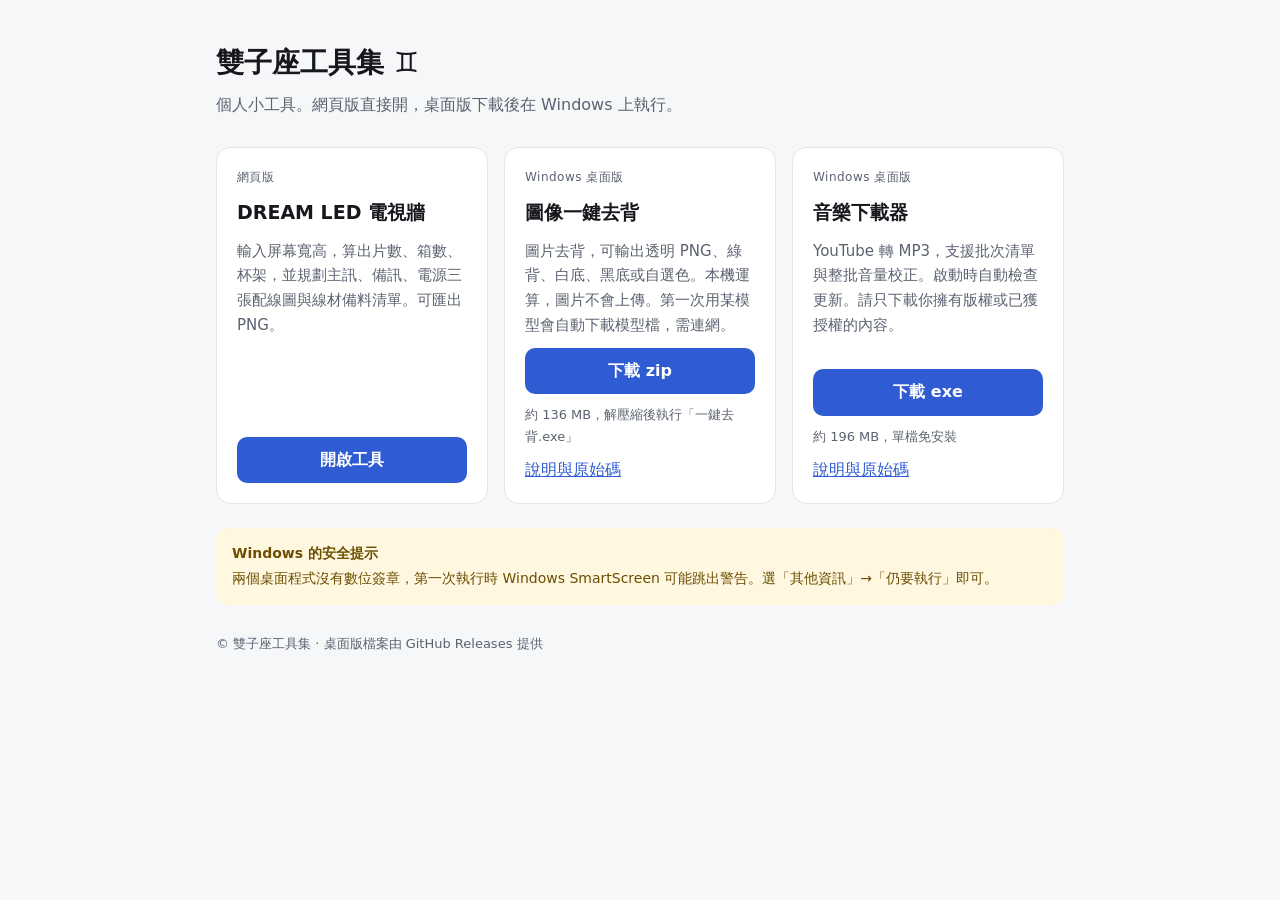
==== index.html @ fb68b150 "feat: 入口頁工具名稱改為圖像一鍵去背、音樂下載器 Co-Authored-By: Claude Sonnet 5.5 <noreply@anthropic.com>" ====
<!doctype html>
<html lang="zh-Hant">
<head>
<meta charset="utf-8">
<meta name="viewport" content="width=device-width,initial-scale=1">
<title>雙子座工具集</title>
<meta name="description" content="雙子座個人工具集：LED 電視牆配線計算、一鍵去背、YT 音樂下載器。">
<link rel="icon" href="data:image/svg+xml,%3Csvg xmlns='http://www.w3.org/2000/svg' viewBox='0 0 32 32'%3E%3Ctext y='26' font-size='26'%3E♊%3C/text%3E%3C/svg%3E">
<style>
:root{--bg:#f6f7f9;--card:#fff;--ink:#16181d;--sub:#5b6270;--line:#e2e5ea;--accent:#2f5bd3;--accent-ink:#fff;--warn-bg:#fff7e0;--warn-ink:#6b4e00}
@media (prefers-color-scheme:dark){:root{--bg:#0f1115;--card:#171a21;--ink:#eceef2;--sub:#9aa3b2;--line:#272c36;--accent:#7b9cff;--accent-ink:#0f1115;--warn-bg:#2a2410;--warn-ink:#f1d98a}}
*{box-sizing:border-box}
body{margin:0;background:var(--bg);color:var(--ink);font:16px/1.65 system-ui,"Noto Sans TC","Microsoft JhengHei",sans-serif}
.wrap{max-width:880px;margin:0 auto;padding:40px 16px 56px}
h1{font-size:28px;margin:0 0 6px}
.lead{color:var(--sub);margin:0 0 28px}
.grid{display:grid;gap:16px;grid-template-columns:1fr}
@media (min-width:720px){.grid{grid-template-columns:repeat(3,1fr)}}
.card{background:var(--card);border:1px solid var(--line);border-radius:14px;padding:20px;display:flex;flex-direction:column;gap:10px}
.tag{font-size:12px;color:var(--sub);letter-spacing:.04em}
.card h2{font-size:19px;margin:0}
.card p{margin:0;color:var(--sub);font-size:15px;flex:1}
.btn{display:inline-block;text-align:center;text-decoration:none;font-weight:600;padding:10px 14px;border-radius:10px;background:var(--accent);color:var(--accent-ink)}
.btn.ghost{background:transparent;color:var(--accent);border:1px solid var(--line)}
.row{display:flex;gap:8px;flex-wrap:wrap}
.row .btn{flex:1;min-width:120px}
.size{font-size:13px;color:var(--sub)}
.note{margin-top:24px;padding:14px 16px;border-radius:12px;background:var(--warn-bg);color:var(--warn-ink);font-size:14px}
.note b{display:block;margin-bottom:2px}
footer{margin-top:28px;color:var(--sub);font-size:13px}
a{color:var(--accent)}
.btn:focus-visible,a:focus-visible{outline:3px solid var(--accent);outline-offset:2px}
</style>
</head>
<body>
<main class="wrap">
  <h1>雙子座工具集 ♊</h1>
  <p class="lead">個人小工具。網頁版直接開，桌面版下載後在 Windows 上執行。</p>

  <div class="grid">
    <section class="card">
      <span class="tag">網頁版</span>
      <h2>DREAM LED 電視牆</h2>
      <p>輸入屏幕寬高，算出片數、箱數、杯架，並規劃主訊、備訊、電源三張配線圖與線材備料清單。可匯出 PNG。</p>
      <div class="row">
        <a class="btn" href="led/index.html">開啟工具</a>
      </div>
    </section>

    <section class="card">
      <span class="tag">Windows 桌面版</span>
      <h2>圖像一鍵去背</h2>
      <p>圖片去背，可輸出透明 PNG、綠背、白底、黑底或自選色。本機運算，圖片不會上傳。第一次用某模型會自動下載模型檔，需連網。</p>
      <a class="btn" href="https://github.com/ToDreamToDesign/one-click-bg-remover/releases/latest/download/OneClickBG-win64.zip">下載 zip</a>
      <span class="size">約 136 MB，解壓縮後執行「一鍵去背.exe」</span>
      <a href="https://github.com/ToDreamToDesign/one-click-bg-remover" rel="noopener">說明與原始碼</a>
    </section>

    <section class="card">
      <span class="tag">Windows 桌面版</span>
      <h2>音樂下載器</h2>
      <p>YouTube 轉 MP3，支援批次清單與整批音量校正。啟動時自動檢查更新。請只下載你擁有版權或已獲授權的內容。</p>
      <a class="btn" href="https://github.com/ToDreamToDesign/yt-music-downloader/releases/latest/download/YT-Music-Downloader.exe">下載 exe</a>
      <span class="size">約 196 MB，單檔免安裝</span>
      <a href="https://github.com/ToDreamToDesign/yt-music-downloader" rel="noopener">說明與原始碼</a>
    </section>
  </div>

  <div class="note" role="note">
    <b>Windows 的安全提示</b>
    兩個桌面程式沒有數位簽章，第一次執行時 Windows SmartScreen 可能跳出警告。選「其他資訊」→「仍要執行」即可。
  </div>

  <footer>© 雙子座工具集 · 桌面版檔案由 GitHub Releases 提供</footer>
</main>
</body>
</html>
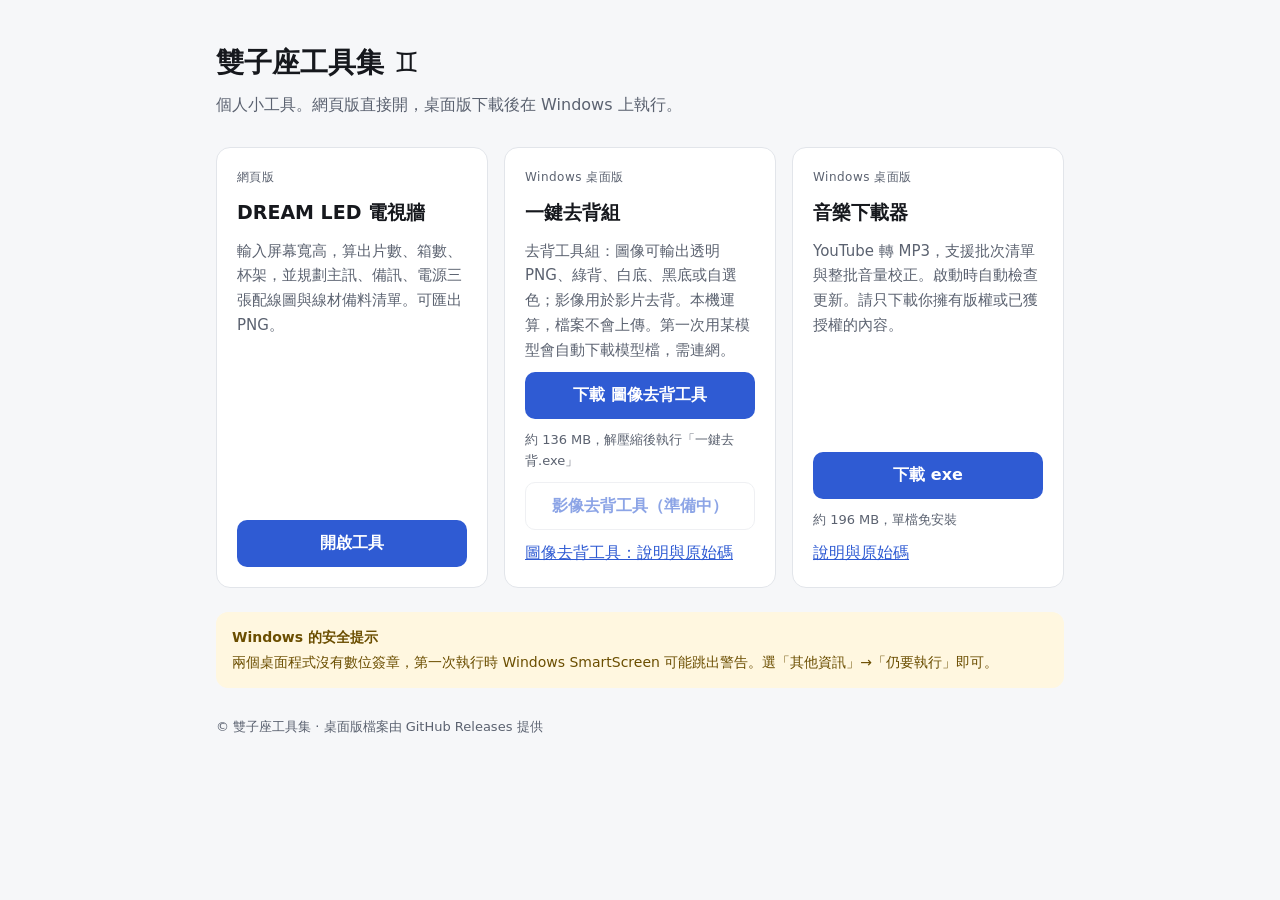
==== commit 1dea6943: "feat: 入口頁改成一鍵去背組，一張卡兩個下載（圖像去背工具、影像去背工具） Co-Authored-By: Claude Sonnet 5.5 <noreply@anthropic.com>" ====
--- a/index.html
+++ b/index.html
@@ -22,6 +22,7 @@
 .card p{margin:0;color:var(--sub);font-size:15px;flex:1}
 .btn{display:inline-block;text-align:center;text-decoration:none;font-weight:600;padding:10px 14px;border-radius:10px;background:var(--accent);color:var(--accent-ink)}
 .btn.ghost{background:transparent;color:var(--accent);border:1px solid var(--line)}
+.btn.disabled{opacity:.55;cursor:not-allowed}
 .row{display:flex;gap:8px;flex-wrap:wrap}
 .row .btn{flex:1;min-width:120px}
 .size{font-size:13px;color:var(--sub)}
@@ -49,11 +50,12 @@
 
     <section class="card">
       <span class="tag">Windows 桌面版</span>
-      <h2>圖像一鍵去背</h2>
-      <p>圖片去背，可輸出透明 PNG、綠背、白底、黑底或自選色。本機運算，圖片不會上傳。第一次用某模型會自動下載模型檔，需連網。</p>
-      <a class="btn" href="https://github.com/ToDreamToDesign/one-click-bg-remover/releases/latest/download/OneClickBG-win64.zip">下載 zip</a>
+      <h2>一鍵去背組</h2>
+      <p>去背工具組：圖像可輸出透明 PNG、綠背、白底、黑底或自選色；影像用於影片去背。本機運算，檔案不會上傳。第一次用某模型會自動下載模型檔，需連網。</p>
+      <a class="btn" href="https://github.com/ToDreamToDesign/one-click-bg-remover/releases/latest/download/OneClickBG-win64.zip">下載 圖像去背工具</a>
       <span class="size">約 136 MB，解壓縮後執行「一鍵去背.exe」</span>
-      <a href="https://github.com/ToDreamToDesign/one-click-bg-remover" rel="noopener">說明與原始碼</a>
+      <span class="btn ghost disabled" role="link" aria-disabled="true">影像去背工具（準備中）</span>
+      <a href="https://github.com/ToDreamToDesign/one-click-bg-remover" rel="noopener">圖像去背工具：說明與原始碼</a>
     </section>
 
     <section class="card">
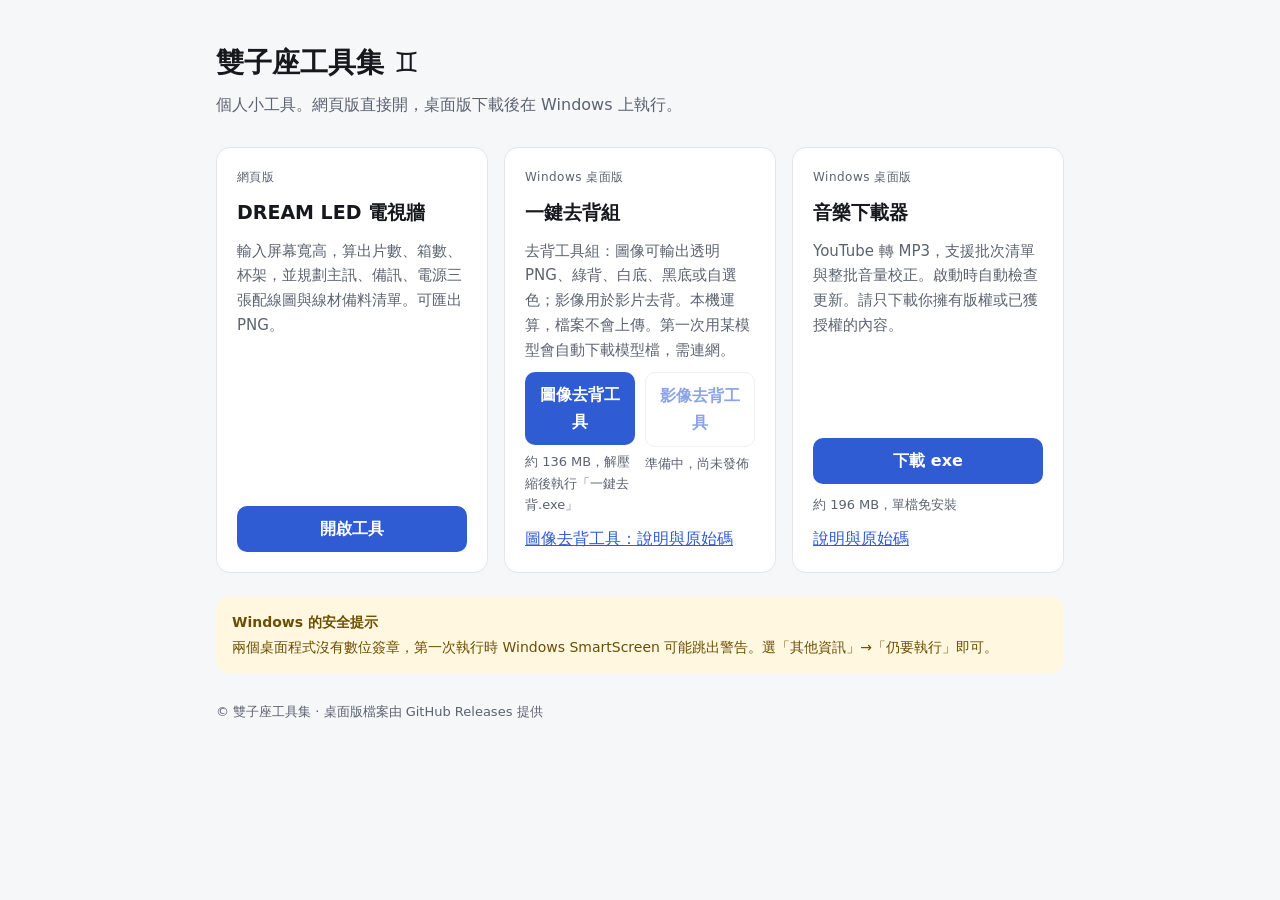
==== commit 68ba49b2: "feat: 一鍵去背組兩個下載按鈕改左右並排 Co-Authored-By: Claude Sonnet 5.5 <noreply@anthropic.com>" ====
--- a/index.html
+++ b/index.html
@@ -23,6 +23,7 @@
 .btn{display:inline-block;text-align:center;text-decoration:none;font-weight:600;padding:10px 14px;border-radius:10px;background:var(--accent);color:var(--accent-ink)}
 .btn.ghost{background:transparent;color:var(--accent);border:1px solid var(--line)}
 .btn.disabled{opacity:.55;cursor:not-allowed}
+.dl-pair{display:grid;grid-template-columns:1fr 1fr;gap:10px}.dl-cell{display:flex;flex-direction:column;gap:6px;min-width:0}.dl-cell .btn{padding:10px 8px}
 .row{display:flex;gap:8px;flex-wrap:wrap}
 .row .btn{flex:1;min-width:120px}
 .size{font-size:13px;color:var(--sub)}
@@ -52,9 +53,16 @@
       <span class="tag">Windows 桌面版</span>
       <h2>一鍵去背組</h2>
       <p>去背工具組：圖像可輸出透明 PNG、綠背、白底、黑底或自選色；影像用於影片去背。本機運算，檔案不會上傳。第一次用某模型會自動下載模型檔，需連網。</p>
-      <a class="btn" href="https://github.com/ToDreamToDesign/one-click-bg-remover/releases/latest/download/OneClickBG-win64.zip">下載 圖像去背工具</a>
-      <span class="size">約 136 MB，解壓縮後執行「一鍵去背.exe」</span>
-      <span class="btn ghost disabled" role="link" aria-disabled="true">影像去背工具（準備中）</span>
+      <div class="dl-pair">
+        <div class="dl-cell">
+          <a class="btn" href="https://github.com/ToDreamToDesign/one-click-bg-remover/releases/latest/download/OneClickBG-win64.zip">圖像去背工具</a>
+          <span class="size">約 136 MB，解壓縮後執行「一鍵去背.exe」</span>
+        </div>
+        <div class="dl-cell">
+          <span class="btn ghost disabled" role="link" aria-disabled="true">影像去背工具</span>
+          <span class="size">準備中，尚未發佈</span>
+        </div>
+      </div>
       <a href="https://github.com/ToDreamToDesign/one-click-bg-remover" rel="noopener">圖像去背工具：說明與原始碼</a>
     </section>
 
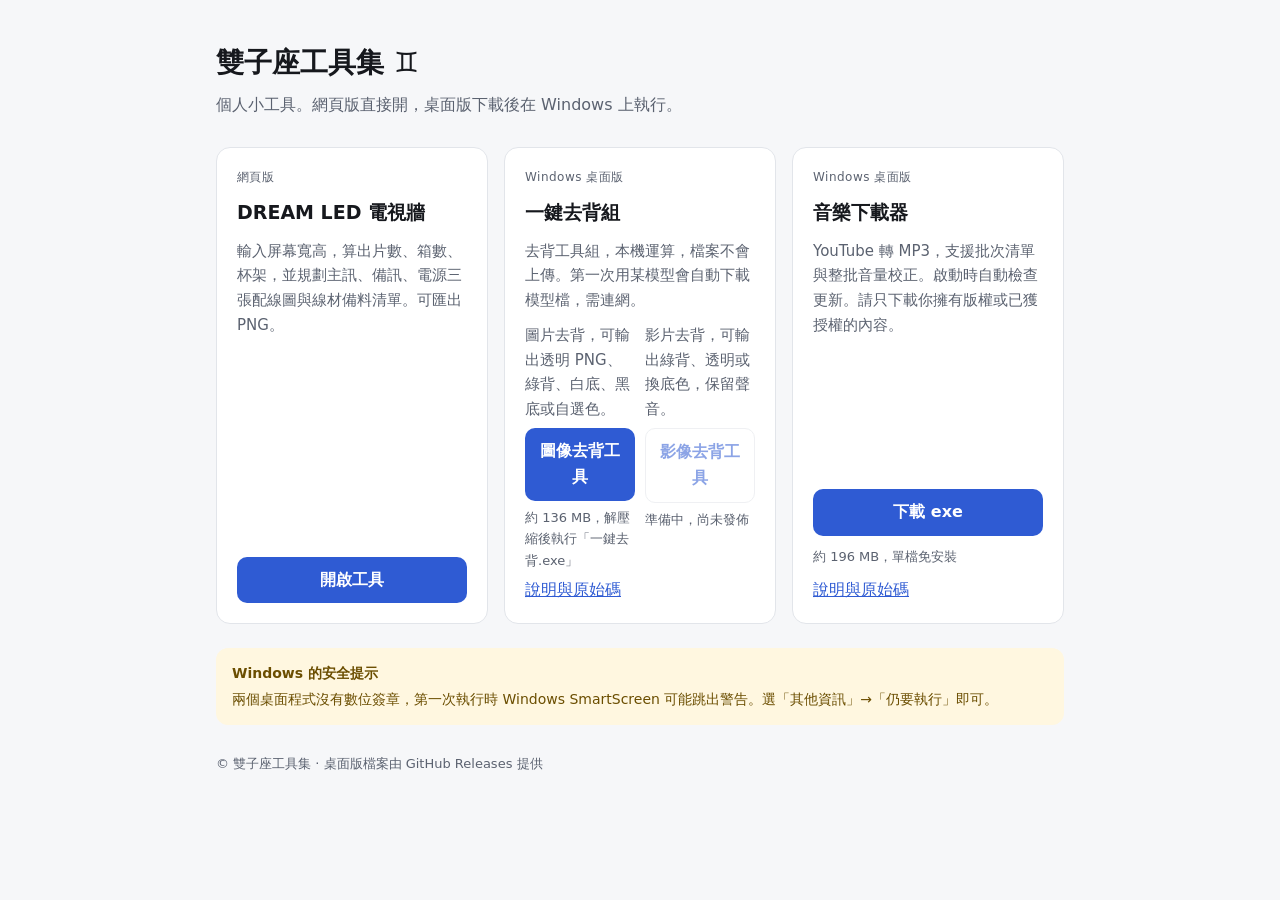
==== commit f4951616: "feat: 一鍵去背組說明也分左右，按鈕對齊 Co-Authored-By: Claude Sonnet 5.5 <noreply@anthropic.com>" ====
--- a/index.html
+++ b/index.html
@@ -23,7 +23,7 @@
 .btn{display:inline-block;text-align:center;text-decoration:none;font-weight:600;padding:10px 14px;border-radius:10px;background:var(--accent);color:var(--accent-ink)}
 .btn.ghost{background:transparent;color:var(--accent);border:1px solid var(--line)}
 .btn.disabled{opacity:.55;cursor:not-allowed}
-.dl-pair{display:grid;grid-template-columns:1fr 1fr;gap:10px}.dl-cell{display:flex;flex-direction:column;gap:6px;min-width:0}.dl-cell .btn{padding:10px 8px}
+.dl-pair{display:grid;grid-template-columns:1fr 1fr;gap:10px;align-items:start}.dl-cell{display:flex;flex-direction:column;gap:6px;min-width:0}.dl-cell .btn{padding:10px 8px}.cell-desc{margin:0;color:var(--sub);font-size:14px;flex:none;min-height:3.4em}
 .row{display:flex;gap:8px;flex-wrap:wrap}
 .row .btn{flex:1;min-width:120px}
 .size{font-size:13px;color:var(--sub)}
@@ -52,18 +52,20 @@
     <section class="card">
       <span class="tag">Windows 桌面版</span>
       <h2>一鍵去背組</h2>
-      <p>去背工具組：圖像可輸出透明 PNG、綠背、白底、黑底或自選色；影像用於影片去背。本機運算，檔案不會上傳。第一次用某模型會自動下載模型檔，需連網。</p>
+      <p>去背工具組，本機運算，檔案不會上傳。第一次用某模型會自動下載模型檔，需連網。</p>
       <div class="dl-pair">
         <div class="dl-cell">
+          <p class="cell-desc">圖片去背，可輸出透明 PNG、綠背、白底、黑底或自選色。</p>
           <a class="btn" href="https://github.com/ToDreamToDesign/one-click-bg-remover/releases/latest/download/OneClickBG-win64.zip">圖像去背工具</a>
           <span class="size">約 136 MB，解壓縮後執行「一鍵去背.exe」</span>
+          <a href="https://github.com/ToDreamToDesign/one-click-bg-remover" rel="noopener">說明與原始碼</a>
         </div>
         <div class="dl-cell">
+          <p class="cell-desc">影片去背，可輸出綠背、透明或換底色，保留聲音。</p>
           <span class="btn ghost disabled" role="link" aria-disabled="true">影像去背工具</span>
           <span class="size">準備中，尚未發佈</span>
         </div>
       </div>
-      <a href="https://github.com/ToDreamToDesign/one-click-bg-remover" rel="noopener">圖像去背工具：說明與原始碼</a>
     </section>
 
     <section class="card">
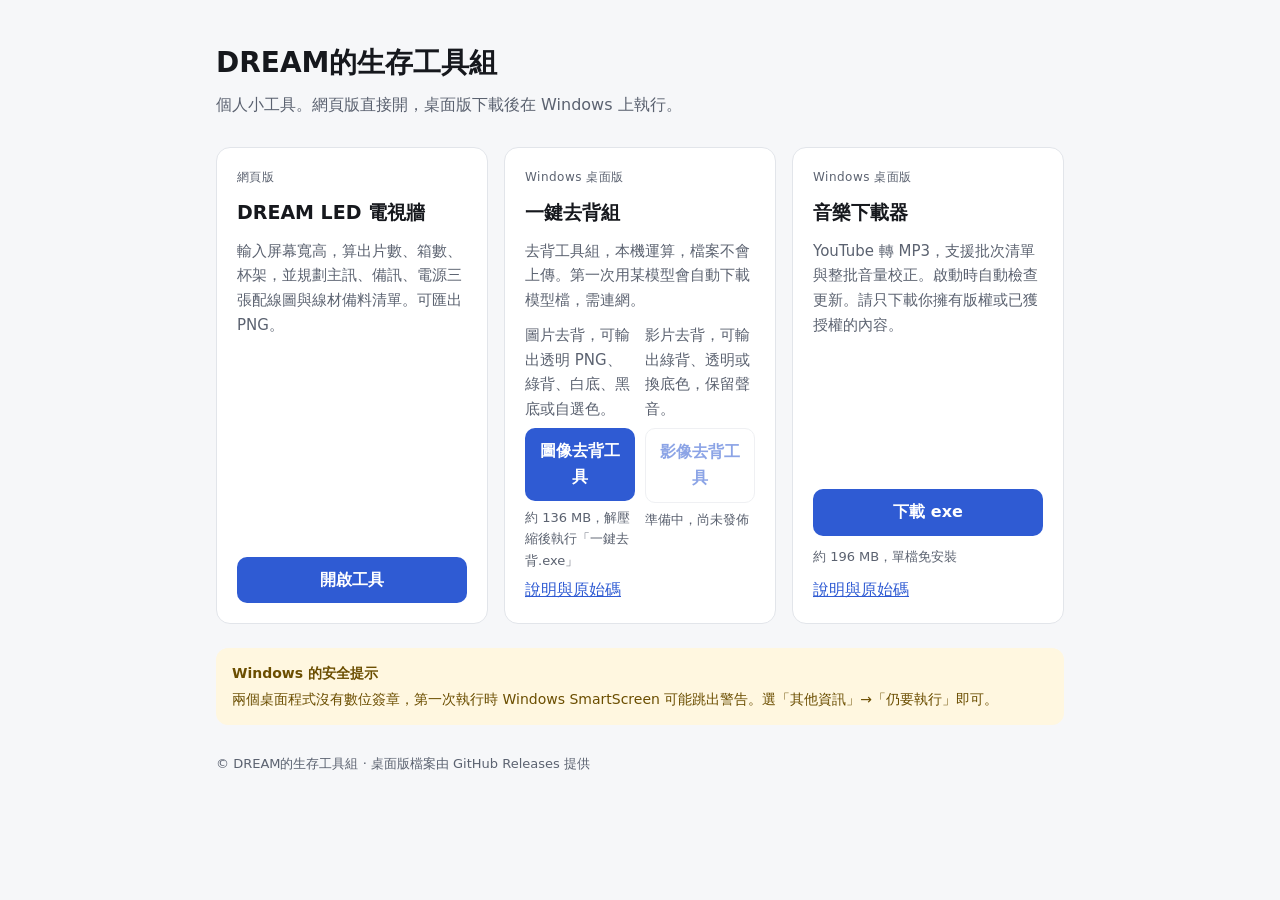
==== commit cb35d864: "feat: 入口頁改名 DREAM的生存工具組 Co-Authored-By: Claude Sonnet 5.5 <noreply@anthropic.com>" ====
--- a/index.html
+++ b/index.html
@@ -3,8 +3,8 @@
 <head>
 <meta charset="utf-8">
 <meta name="viewport" content="width=device-width,initial-scale=1">
-<title>雙子座工具集</title>
-<meta name="description" content="雙子座個人工具集：LED 電視牆配線計算、一鍵去背、YT 音樂下載器。">
+<title>DREAM的生存工具組</title>
+<meta name="description" content="DREAM的生存工具組：LED 電視牆配線計算、一鍵去背組、音樂下載器。">
 <link rel="icon" href="data:image/svg+xml,%3Csvg xmlns='http://www.w3.org/2000/svg' viewBox='0 0 32 32'%3E%3Ctext y='26' font-size='26'%3E♊%3C/text%3E%3C/svg%3E">
 <style>
 :root{--bg:#f6f7f9;--card:#fff;--ink:#16181d;--sub:#5b6270;--line:#e2e5ea;--accent:#2f5bd3;--accent-ink:#fff;--warn-bg:#fff7e0;--warn-ink:#6b4e00}
@@ -36,7 +36,7 @@
 </head>
 <body>
 <main class="wrap">
-  <h1>雙子座工具集 ♊</h1>
+  <h1>DREAM的生存工具組</h1>
   <p class="lead">個人小工具。網頁版直接開，桌面版下載後在 Windows 上執行。</p>
 
   <div class="grid">
@@ -83,7 +83,7 @@
     兩個桌面程式沒有數位簽章，第一次執行時 Windows SmartScreen 可能跳出警告。選「其他資訊」→「仍要執行」即可。
   </div>
 
-  <footer>© 雙子座工具集 · 桌面版檔案由 GitHub Releases 提供</footer>
+  <footer>© DREAM的生存工具組 · 桌面版檔案由 GitHub Releases 提供</footer>
 </main>
 </body>
 </html>
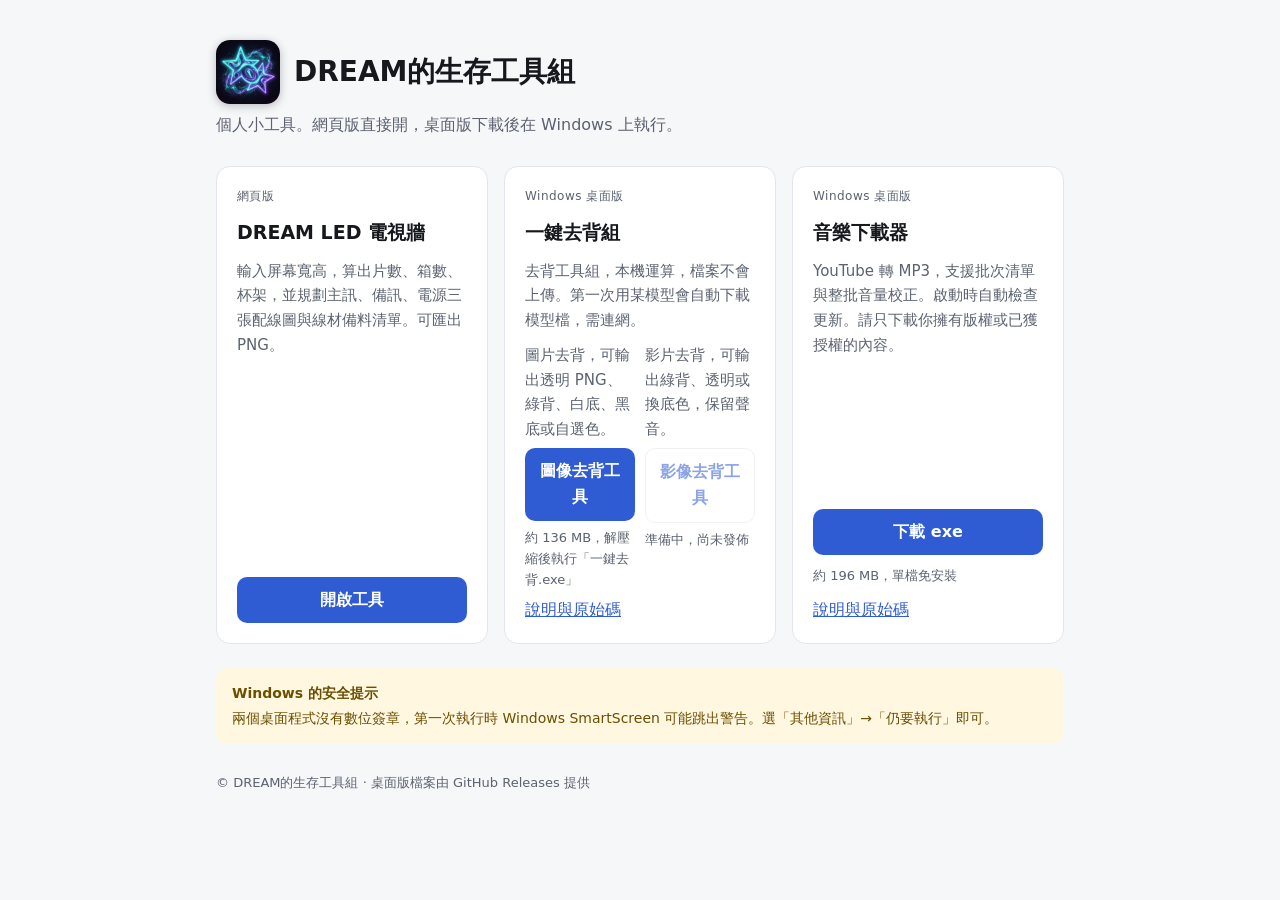
==== commit db958063: "feat: 入口頁加上 LOGO（標題旁、favicon、apple-touch-icon） Co-Authored-By: Claude Sonnet 5.5 <noreply@anthropic." ====
--- a/index.html
+++ b/index.html
@@ -5,14 +5,15 @@
 <meta name="viewport" content="width=device-width,initial-scale=1">
 <title>DREAM的生存工具組</title>
 <meta name="description" content="DREAM的生存工具組：LED 電視牆配線計算、一鍵去背組、音樂下載器。">
-<link rel="icon" href="data:image/svg+xml,%3Csvg xmlns='http://www.w3.org/2000/svg' viewBox='0 0 32 32'%3E%3Ctext y='26' font-size='26'%3E♊%3C/text%3E%3C/svg%3E">
+<link rel="icon" type="image/png" href="favicon-64.png">
+<link rel="apple-touch-icon" href="apple-touch-icon.png">
 <style>
 :root{--bg:#f6f7f9;--card:#fff;--ink:#16181d;--sub:#5b6270;--line:#e2e5ea;--accent:#2f5bd3;--accent-ink:#fff;--warn-bg:#fff7e0;--warn-ink:#6b4e00}
 @media (prefers-color-scheme:dark){:root{--bg:#0f1115;--card:#171a21;--ink:#eceef2;--sub:#9aa3b2;--line:#272c36;--accent:#7b9cff;--accent-ink:#0f1115;--warn-bg:#2a2410;--warn-ink:#f1d98a}}
 *{box-sizing:border-box}
 body{margin:0;background:var(--bg);color:var(--ink);font:16px/1.65 system-ui,"Noto Sans TC","Microsoft JhengHei",sans-serif}
 .wrap{max-width:880px;margin:0 auto;padding:40px 16px 56px}
-h1{font-size:28px;margin:0 0 6px}
+h1{font-size:28px;margin:0}.brand{display:flex;align-items:center;gap:14px;margin:0 0 8px}.logo{width:64px;height:64px;border-radius:14px;flex:none;box-shadow:0 2px 10px rgba(0,0,0,.25)}@media (max-width:420px){.logo{width:52px;height:52px}h1{font-size:24px}}
 .lead{color:var(--sub);margin:0 0 28px}
 .grid{display:grid;gap:16px;grid-template-columns:1fr}
 @media (min-width:720px){.grid{grid-template-columns:repeat(3,1fr)}}
@@ -36,7 +37,7 @@
 </head>
 <body>
 <main class="wrap">
-  <h1>DREAM的生存工具組</h1>
+  <div class="brand"><img class="logo" src="logo.png" alt="" width="64" height="64"><h1>DREAM的生存工具組</h1></div>
   <p class="lead">個人小工具。網頁版直接開，桌面版下載後在 Windows 上執行。</p>
 
   <div class="grid">
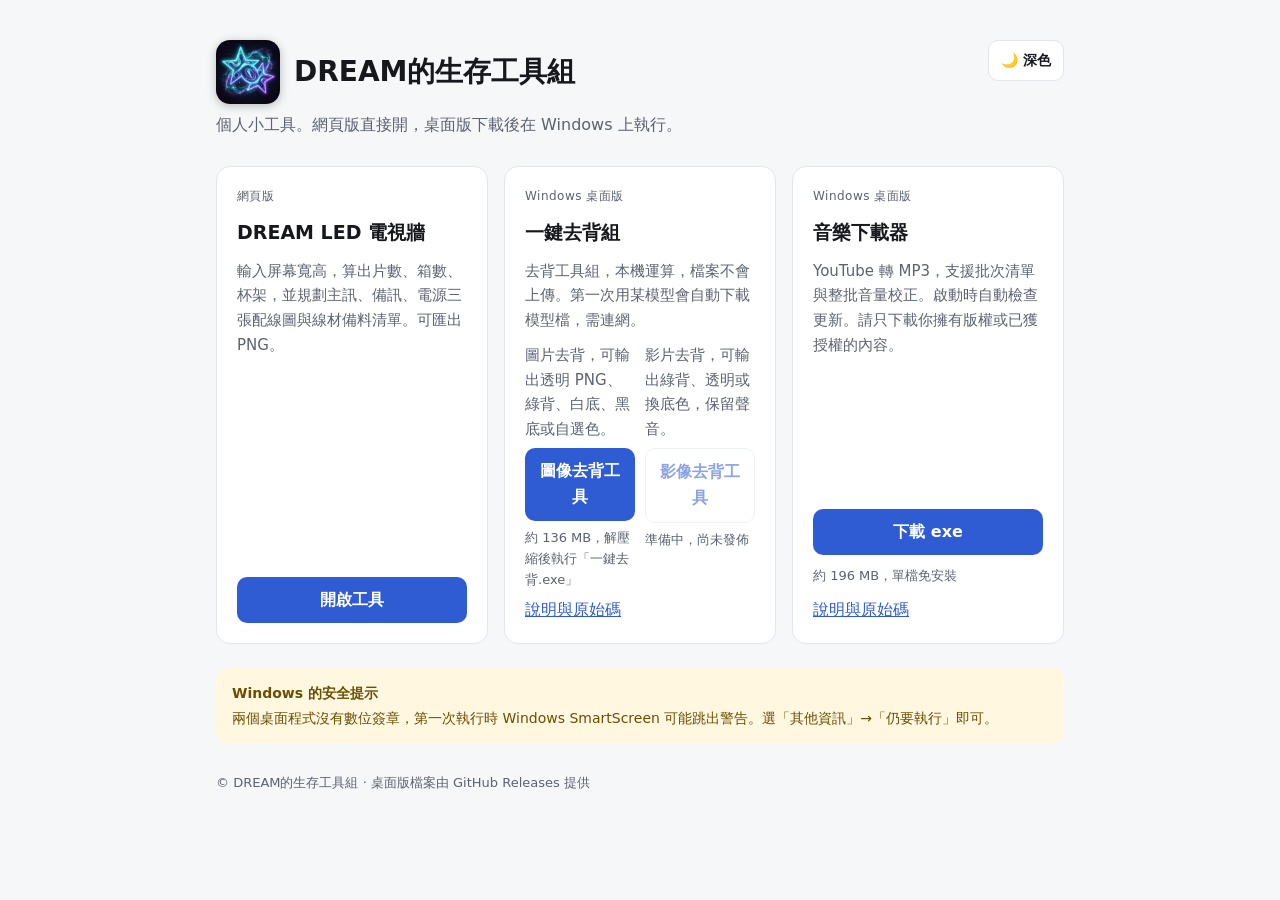
==== commit 8ef8dbf0: "feat: 深色／淺色切換按鈕（入口頁與 LED 電視牆） Co-Authored-By: Claude Sonnet 5.5 <noreply@anthropic.com>" ====
--- a/index.html
+++ b/index.html
@@ -7,13 +7,16 @@
 <meta name="description" content="DREAM的生存工具組：LED 電視牆配線計算、一鍵去背組、音樂下載器。">
 <link rel="icon" type="image/png" href="favicon-64.png">
 <link rel="apple-touch-icon" href="apple-touch-icon.png">
+<script>try{var t=localStorage.getItem("dream-theme");if(t==="dark"||t==="light")document.documentElement.dataset.theme=t}catch(e){}</script>
 <style>
 :root{--bg:#f6f7f9;--card:#fff;--ink:#16181d;--sub:#5b6270;--line:#e2e5ea;--accent:#2f5bd3;--accent-ink:#fff;--warn-bg:#fff7e0;--warn-ink:#6b4e00}
-@media (prefers-color-scheme:dark){:root{--bg:#0f1115;--card:#171a21;--ink:#eceef2;--sub:#9aa3b2;--line:#272c36;--accent:#7b9cff;--accent-ink:#0f1115;--warn-bg:#2a2410;--warn-ink:#f1d98a}}
+@media (prefers-color-scheme:dark){:root:not([data-theme="light"]){--bg:#0f1115;--card:#171a21;--ink:#eceef2;--sub:#9aa3b2;--line:#272c36;--accent:#7b9cff;--accent-ink:#0f1115;--warn-bg:#2a2410;--warn-ink:#f1d98a;color-scheme:dark}}
+:root[data-theme="dark"]{--bg:#0f1115;--card:#171a21;--ink:#eceef2;--sub:#9aa3b2;--line:#272c36;--accent:#7b9cff;--accent-ink:#0f1115;--warn-bg:#2a2410;--warn-ink:#f1d98a;color-scheme:dark}
+:root[data-theme="light"]{color-scheme:light}
 *{box-sizing:border-box}
 body{margin:0;background:var(--bg);color:var(--ink);font:16px/1.65 system-ui,"Noto Sans TC","Microsoft JhengHei",sans-serif}
 .wrap{max-width:880px;margin:0 auto;padding:40px 16px 56px}
-h1{font-size:28px;margin:0}.brand{display:flex;align-items:center;gap:14px;margin:0 0 8px}.logo{width:64px;height:64px;border-radius:14px;flex:none;box-shadow:0 2px 10px rgba(0,0,0,.25)}@media (max-width:420px){.logo{width:52px;height:52px}h1{font-size:24px}}
+h1{font-size:28px;margin:0}.top{display:flex;align-items:flex-start;justify-content:space-between;gap:12px;margin:0 0 8px}.brand{display:flex;align-items:center;gap:14px}.theme-btn{font:inherit;font-size:14px;font-weight:600;border:1px solid var(--line);background:var(--card);color:var(--ink);border-radius:10px;padding:8px 12px;cursor:pointer;white-space:nowrap}.theme-btn:focus-visible{outline:3px solid var(--accent);outline-offset:2px}.logo{width:64px;height:64px;border-radius:14px;flex:none;box-shadow:0 2px 10px rgba(0,0,0,.25)}@media (max-width:420px){.logo{width:52px;height:52px}h1{font-size:24px}}
 .lead{color:var(--sub);margin:0 0 28px}
 .grid{display:grid;gap:16px;grid-template-columns:1fr}
 @media (min-width:720px){.grid{grid-template-columns:repeat(3,1fr)}}
@@ -37,7 +40,7 @@
 </head>
 <body>
 <main class="wrap">
-  <div class="brand"><img class="logo" src="logo.png" alt="" width="64" height="64"><h1>DREAM的生存工具組</h1></div>
+  <div class="top"><div class="brand"><img class="logo" src="logo.png" alt="" width="64" height="64"><h1>DREAM的生存工具組</h1></div><button id="themeBtn" class="theme-btn" type="button"></button></div>
   <p class="lead">個人小工具。網頁版直接開，桌面版下載後在 Windows 上執行。</p>
 
   <div class="grid">
@@ -86,5 +89,12 @@
 
   <footer>© DREAM的生存工具組 · 桌面版檔案由 GitHub Releases 提供</footer>
 </main>
+<script>
+(function(){var r=document.documentElement,b=document.getElementById('themeBtn'),mq=matchMedia('(prefers-color-scheme: dark)');
+function cur(){return r.dataset.theme||(mq.matches?'dark':'light')}
+function paint(){var d=cur()==='dark';b.textContent=d?'☀ 淺色':'🌙 深色';b.setAttribute('aria-label',d?'切換為淺色模式':'切換為深色模式')}
+b.addEventListener('click',function(){var n=cur()==='dark'?'light':'dark';r.dataset.theme=n;try{localStorage.setItem('dream-theme',n)}catch(e){}paint()});
+mq.addEventListener('change',paint);paint()})();
+</script>
 </body>
 </html>
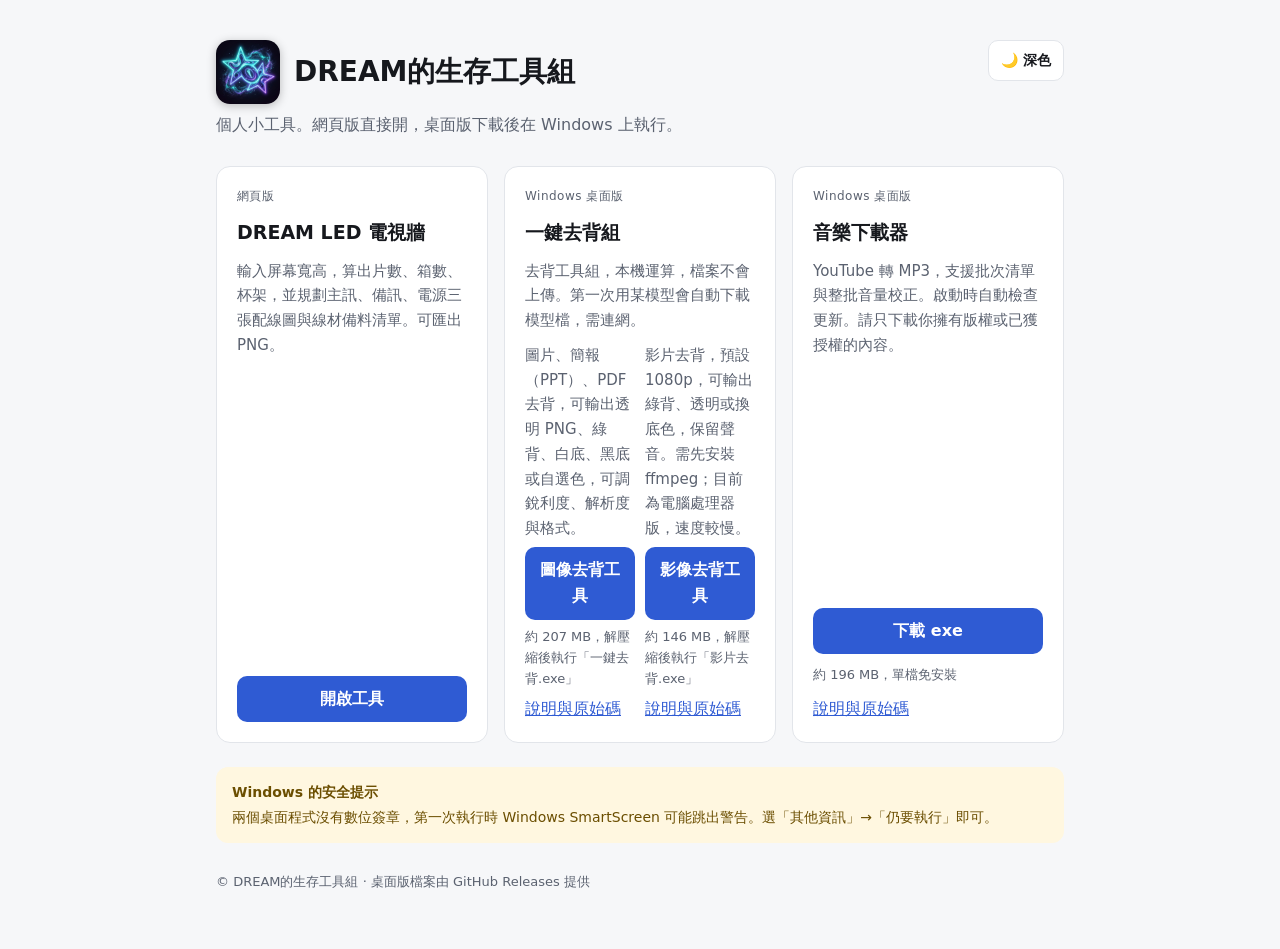
==== commit 5cf09aba: "feat: 入口頁加入影片去背下載、更新一鍵去背說明 Co-Authored-By: Claude Sonnet 5.5 <noreply@anthropic.com>" ====
--- a/index.html
+++ b/index.html
@@ -59,15 +59,16 @@
       <p>去背工具組，本機運算，檔案不會上傳。第一次用某模型會自動下載模型檔，需連網。</p>
       <div class="dl-pair">
         <div class="dl-cell">
-          <p class="cell-desc">圖片去背，可輸出透明 PNG、綠背、白底、黑底或自選色。</p>
+          <p class="cell-desc">圖片、簡報（PPT）、PDF 去背，可輸出透明 PNG、綠背、白底、黑底或自選色，可調銳利度、解析度與格式。</p>
           <a class="btn" href="https://github.com/ToDreamToDesign/one-click-bg-remover/releases/latest/download/OneClickBG-win64.zip">圖像去背工具</a>
-          <span class="size">約 136 MB，解壓縮後執行「一鍵去背.exe」</span>
+          <span class="size">約 207 MB，解壓縮後執行「一鍵去背.exe」</span>
           <a href="https://github.com/ToDreamToDesign/one-click-bg-remover" rel="noopener">說明與原始碼</a>
         </div>
         <div class="dl-cell">
-          <p class="cell-desc">影片去背，可輸出綠背、透明或換底色，保留聲音。</p>
-          <span class="btn ghost disabled" role="link" aria-disabled="true">影像去背工具</span>
-          <span class="size">準備中，尚未發佈</span>
+          <p class="cell-desc">影片去背，預設 1080p，可輸出綠背、透明或換底色，保留聲音。需先安裝 ffmpeg；目前為電腦處理器版，速度較慢。</p>
+          <a class="btn" href="https://github.com/ToDreamToDesign/video-bg-remover/releases/latest/download/VideoBG-win64.zip">影像去背工具</a>
+          <span class="size">約 146 MB，解壓縮後執行「影片去背.exe」</span>
+          <a href="https://github.com/ToDreamToDesign/video-bg-remover" rel="noopener">說明與原始碼</a>
         </div>
       </div>
     </section>
